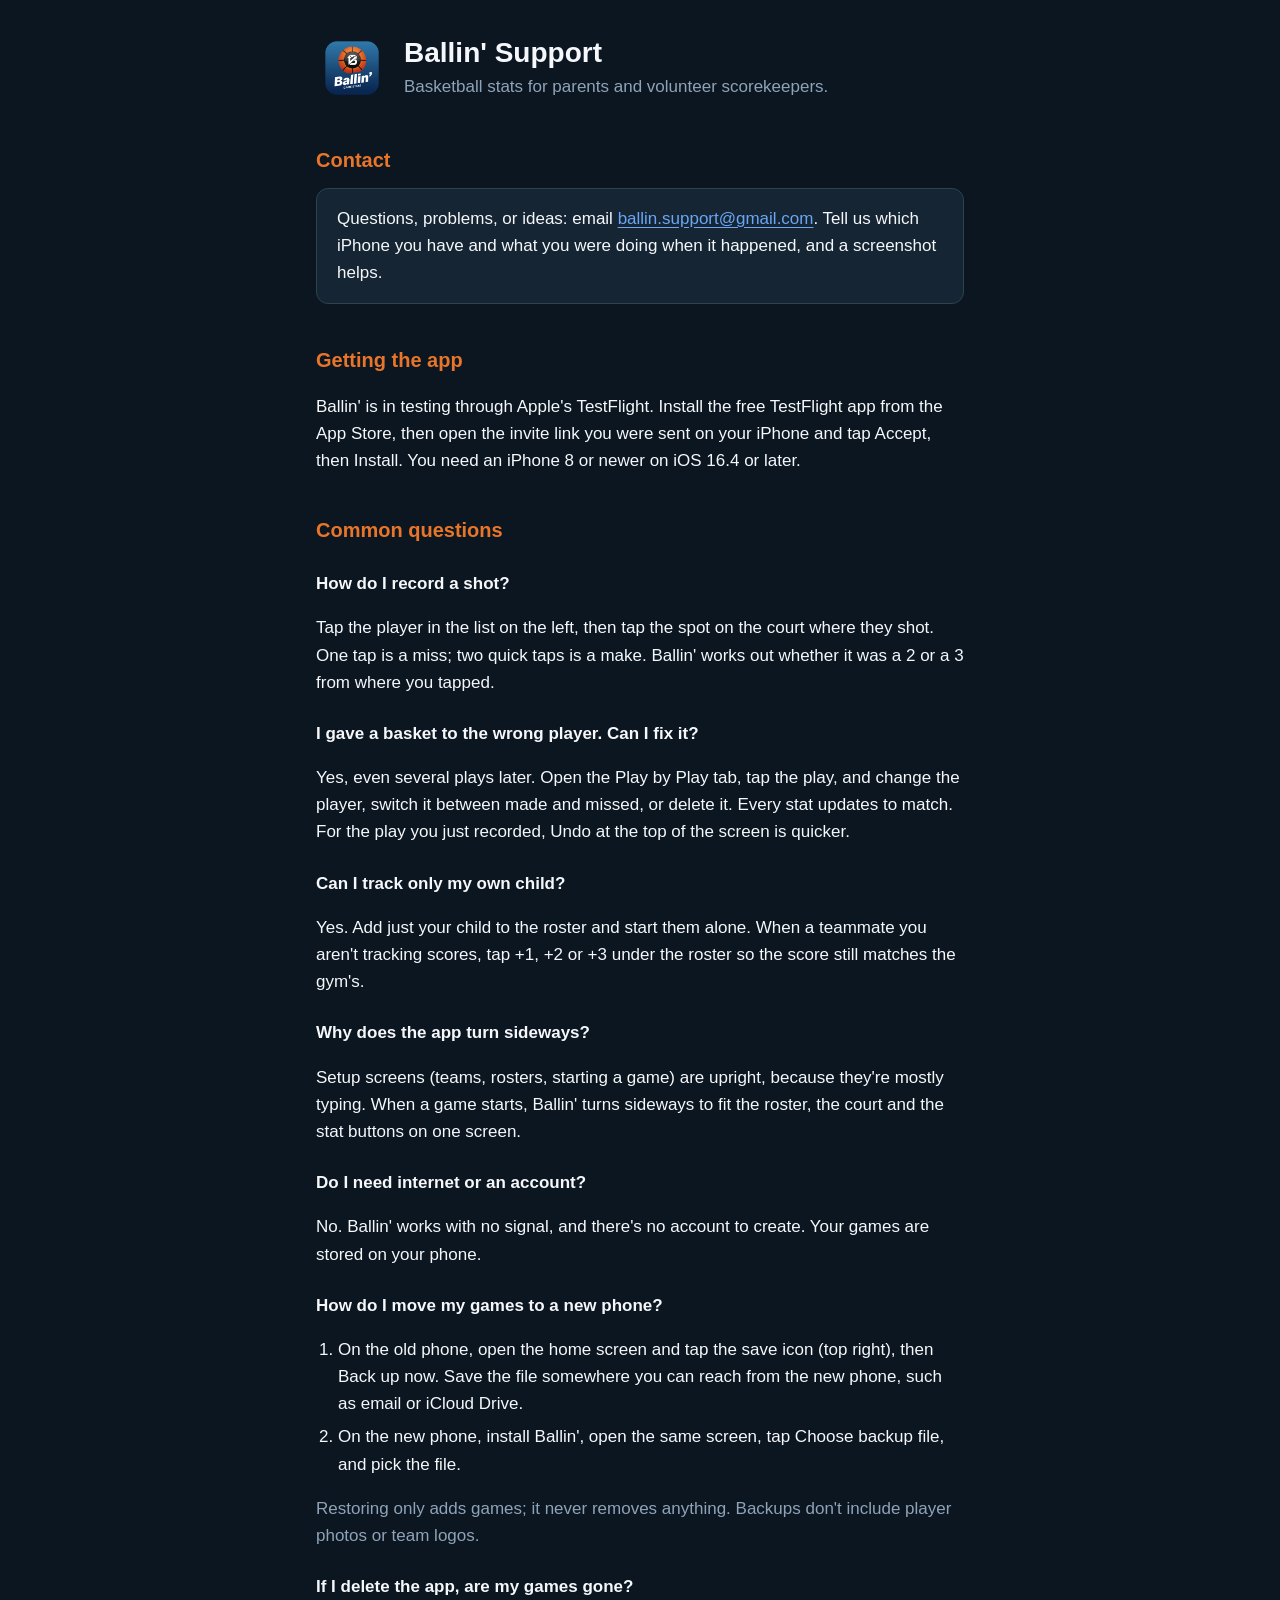
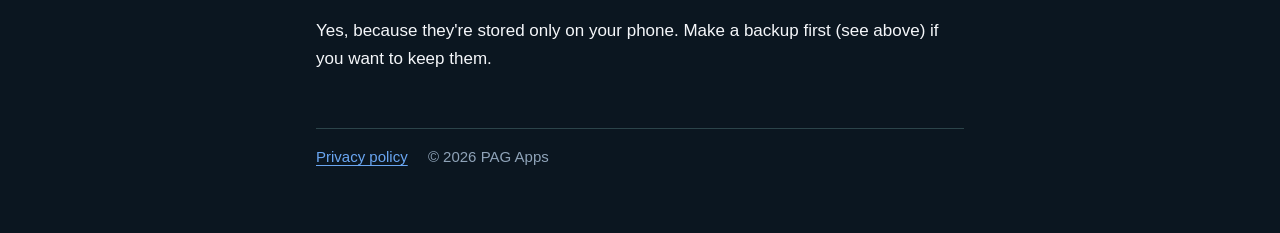
==== index.html @ 7b70b84c "Ballin' support and privacy pages Co-Authored-By: Claude Opus 5.5 <noreply@anthropic.com>" ====
<!doctype html>
<html lang="en">
<head>
  <meta charset="utf-8">
  <meta name="viewport" content="width=device-width, initial-scale=1">
  <title>Ballin' Support</title>
  <meta name="description" content="Help and contact for Ballin', the basketball stat app for parents and volunteer scorekeepers.">
  <link rel="icon" href="logo.png">
  <link rel="stylesheet" href="styles.css">
</head>
<body>
<main>
  <header class="site">
    <img src="logo.png" alt="Ballin' logo">
    <div>
      <h1>Ballin' Support</h1>
      <p>Basketball stats for parents and volunteer scorekeepers.</p>
    </div>
  </header>

  <h2>Contact</h2>
  <div class="card">
    <p>Questions, problems, or ideas: email <a href="mailto:ballin.support@gmail.com">ballin.support@gmail.com</a>. Tell us which iPhone you have and what you were doing when it happened, and a screenshot helps.</p>
  </div>

  <h2>Getting the app</h2>
  <p>Ballin' is in testing through Apple's TestFlight. Install the free TestFlight app from the App Store, then open the invite link you were sent on your iPhone and tap Accept, then Install. You need an iPhone 8 or newer on iOS 16.4 or later.</p>

  <h2>Common questions</h2>

  <h3>How do I record a shot?</h3>
  <p>Tap the player in the list on the left, then tap the spot on the court where they shot. One tap is a miss; two quick taps is a make. Ballin' works out whether it was a 2 or a 3 from where you tapped.</p>

  <h3>I gave a basket to the wrong player. Can I fix it?</h3>
  <p>Yes, even several plays later. Open the Play by Play tab, tap the play, and change the player, switch it between made and missed, or delete it. Every stat updates to match. For the play you just recorded, Undo at the top of the screen is quicker.</p>

  <h3>Can I track only my own child?</h3>
  <p>Yes. Add just your child to the roster and start them alone. When a teammate you aren't tracking scores, tap +1, +2 or +3 under the roster so the score still matches the gym's.</p>

  <h3>Why does the app turn sideways?</h3>
  <p>Setup screens (teams, rosters, starting a game) are upright, because they're mostly typing. When a game starts, Ballin' turns sideways to fit the roster, the court and the stat buttons on one screen.</p>

  <h3>Do I need internet or an account?</h3>
  <p>No. Ballin' works with no signal, and there's no account to create. Your games are stored on your phone.</p>

  <h3>How do I move my games to a new phone?</h3>
  <ol>
    <li>On the old phone, open the home screen and tap the save icon (top right), then Back up now. Save the file somewhere you can reach from the new phone, such as email or iCloud Drive.</li>
    <li>On the new phone, install Ballin', open the same screen, tap Choose backup file, and pick the file.</li>
  </ol>
  <p class="muted">Restoring only adds games; it never removes anything. Backups don't include player photos or team logos.</p>

  <h3>If I delete the app, are my games gone?</h3>
  <p>Yes, because they're stored only on your phone. Make a backup first (see above) if you want to keep them.</p>

  <footer>
    <a href="privacy.html">Privacy policy</a>
    <span>&copy; 2026 PAG Apps</span>
  </footer>
</main>
</body>
</html>
---- styles.css ----
/*
 * Ballin' support site. Same palette as the app (src/theme/tokens.ts), so a
 * parent arriving from the app recognises where they are. Dark to match the
 * app's identity; every text colour below is checked against WCAG AA on the
 * background it sits on (ratios noted).
 */
:root {
  --bg: #0b1620;
  --surface: #152534;
  --border: #2c444a;
  --text: #f5f7fa; /* 17.0:1 on bg */
  --muted: #8fa3b8; /* 7.0:1 on bg */
  --link: #6aa6f2; /* 7.3:1 on bg, 6.2:1 on surface */
  --accent: #e8752a; /* headings only; 6.1:1 on bg */
}

* {
  box-sizing: border-box;
}

html {
  -webkit-text-size-adjust: 100%;
}

body {
  margin: 0;
  background: var(--bg);
  color: var(--text);
  font: 17px/1.6 -apple-system, BlinkMacSystemFont, 'Segoe UI', Roboto, Helvetica, Arial, sans-serif;
}

main {
  max-width: 680px;
  margin: 0 auto;
  padding: 32px 16px 64px;
}

header.site {
  display: flex;
  align-items: center;
  gap: 16px;
  margin-bottom: 32px;
}

header.site img {
  width: 72px;
  height: 72px;
  flex: none;
}

header.site h1 {
  margin: 0;
  font-size: 28px;
  line-height: 1.2;
}

header.site p {
  margin: 4px 0 0;
  color: var(--muted);
}

h2 {
  margin: 40px 0 8px;
  font-size: 20px;
  color: var(--accent);
}

h3 {
  margin: 24px 0 4px;
  font-size: 17px;
}

p,
li {
  color: var(--text);
}

.muted {
  color: var(--muted);
}

ol,
ul {
  padding-left: 22px;
}

li + li {
  margin-top: 6px;
}

a {
  color: var(--link);
  text-underline-offset: 3px;
}

a:focus-visible {
  outline: 3px solid var(--link);
  outline-offset: 2px;
  border-radius: 4px;
}

.card {
  background: var(--surface);
  border: 1px solid var(--border);
  border-radius: 12px;
  padding: 16px 20px;
  margin-top: 12px;
}

.card p {
  margin: 0;
}

footer {
  margin-top: 56px;
  padding-top: 16px;
  border-top: 1px solid var(--border);
  color: var(--muted);
  font-size: 15px;
}

footer a {
  margin-right: 16px;
}
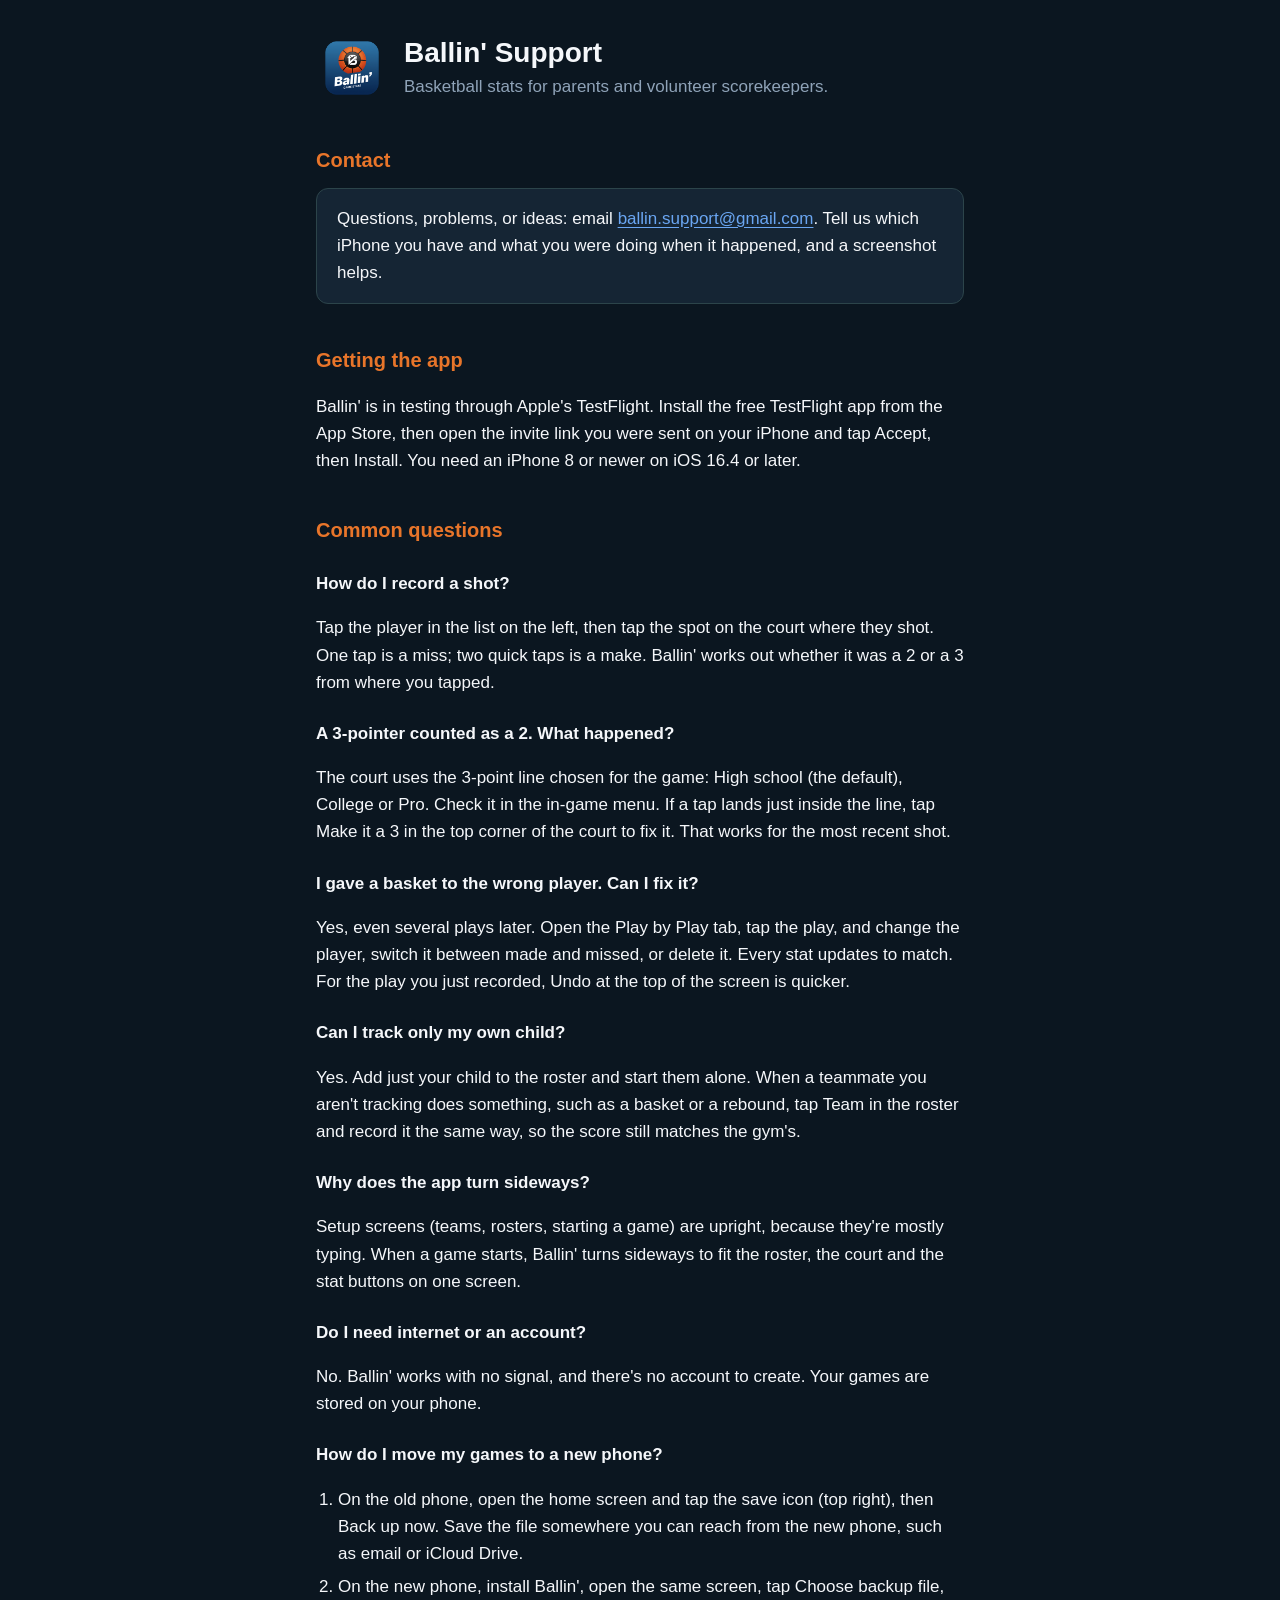
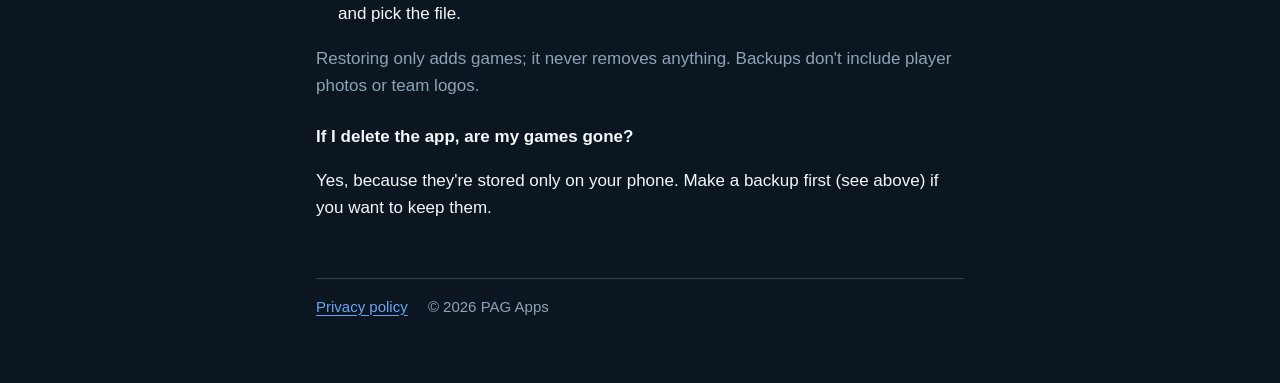
==== commit f293ea82: "Support page: Team replaces +1/+2/+3; add the 3-point line answer Co-Authored-By: Claude Opus 5.5 <n" ====
--- a/index.html
+++ b/index.html
@@ -31,11 +31,14 @@
   <h3>How do I record a shot?</h3>
   <p>Tap the player in the list on the left, then tap the spot on the court where they shot. One tap is a miss; two quick taps is a make. Ballin' works out whether it was a 2 or a 3 from where you tapped.</p>
 
+  <h3>A 3-pointer counted as a 2. What happened?</h3>
+  <p>The court uses the 3-point line chosen for the game: High school (the default), College or Pro. Check it in the in-game menu. If a tap lands just inside the line, tap Make it a 3 in the top corner of the court to fix it. That works for the most recent shot.</p>
+
   <h3>I gave a basket to the wrong player. Can I fix it?</h3>
   <p>Yes, even several plays later. Open the Play by Play tab, tap the play, and change the player, switch it between made and missed, or delete it. Every stat updates to match. For the play you just recorded, Undo at the top of the screen is quicker.</p>
 
   <h3>Can I track only my own child?</h3>
-  <p>Yes. Add just your child to the roster and start them alone. When a teammate you aren't tracking scores, tap +1, +2 or +3 under the roster so the score still matches the gym's.</p>
+  <p>Yes. Add just your child to the roster and start them alone. When a teammate you aren't tracking does something, such as a basket or a rebound, tap Team in the roster and record it the same way, so the score still matches the gym's.</p>
 
   <h3>Why does the app turn sideways?</h3>
   <p>Setup screens (teams, rosters, starting a game) are upright, because they're mostly typing. When a game starts, Ballin' turns sideways to fit the roster, the court and the stat buttons on one screen.</p>
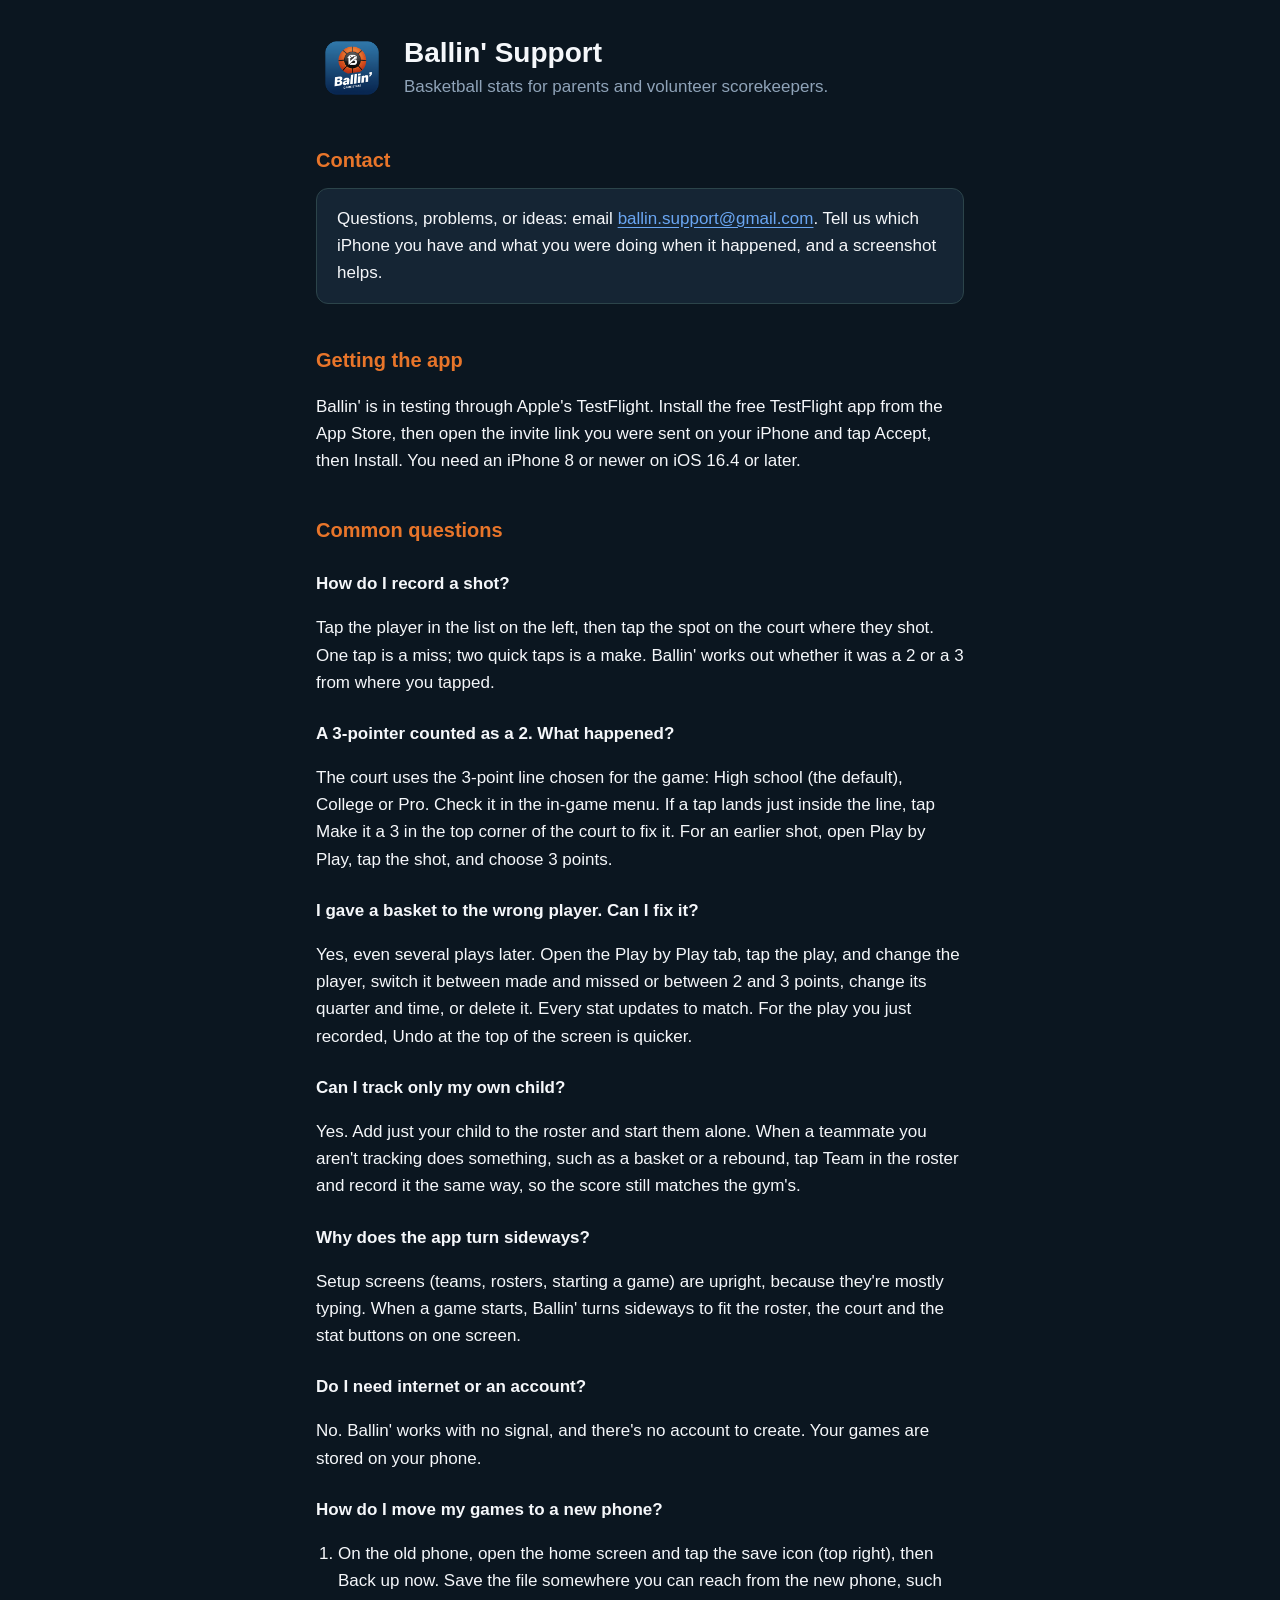
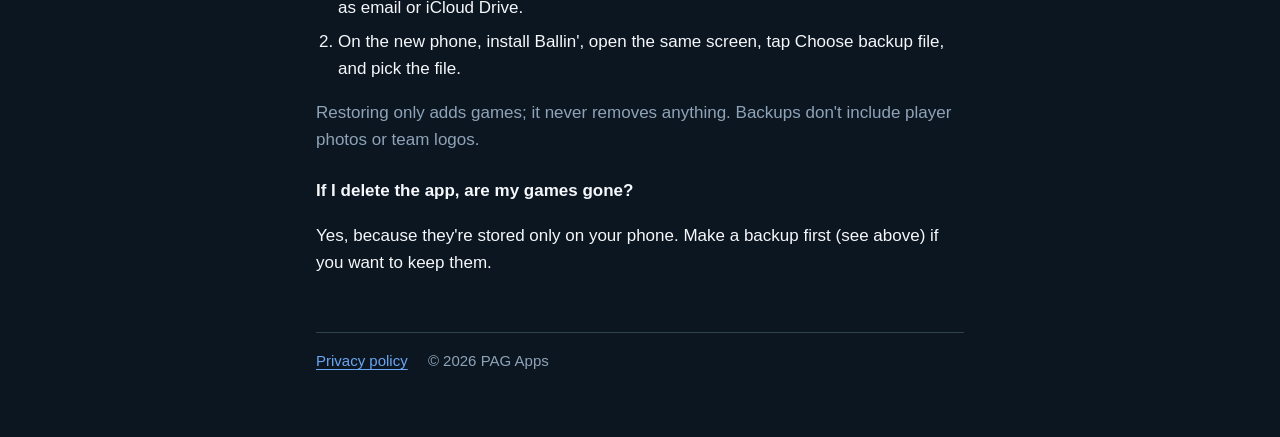
==== commit 4d7875ad: "Support page: any shot's value and time can be fixed from Play by Play Co-Authored-By: Claude Opus 5" ====
--- a/index.html
+++ b/index.html
@@ -32,10 +32,10 @@
   <p>Tap the player in the list on the left, then tap the spot on the court where they shot. One tap is a miss; two quick taps is a make. Ballin' works out whether it was a 2 or a 3 from where you tapped.</p>
 
   <h3>A 3-pointer counted as a 2. What happened?</h3>
-  <p>The court uses the 3-point line chosen for the game: High school (the default), College or Pro. Check it in the in-game menu. If a tap lands just inside the line, tap Make it a 3 in the top corner of the court to fix it. That works for the most recent shot.</p>
+  <p>The court uses the 3-point line chosen for the game: High school (the default), College or Pro. Check it in the in-game menu. If a tap lands just inside the line, tap Make it a 3 in the top corner of the court to fix it. For an earlier shot, open Play by Play, tap the shot, and choose 3 points.</p>
 
   <h3>I gave a basket to the wrong player. Can I fix it?</h3>
-  <p>Yes, even several plays later. Open the Play by Play tab, tap the play, and change the player, switch it between made and missed, or delete it. Every stat updates to match. For the play you just recorded, Undo at the top of the screen is quicker.</p>
+  <p>Yes, even several plays later. Open the Play by Play tab, tap the play, and change the player, switch it between made and missed or between 2 and 3 points, change its quarter and time, or delete it. Every stat updates to match. For the play you just recorded, Undo at the top of the screen is quicker.</p>
 
   <h3>Can I track only my own child?</h3>
   <p>Yes. Add just your child to the roster and start them alone. When a teammate you aren't tracking does something, such as a basket or a rebound, tap Team in the roster and record it the same way, so the score still matches the gym's.</p>
